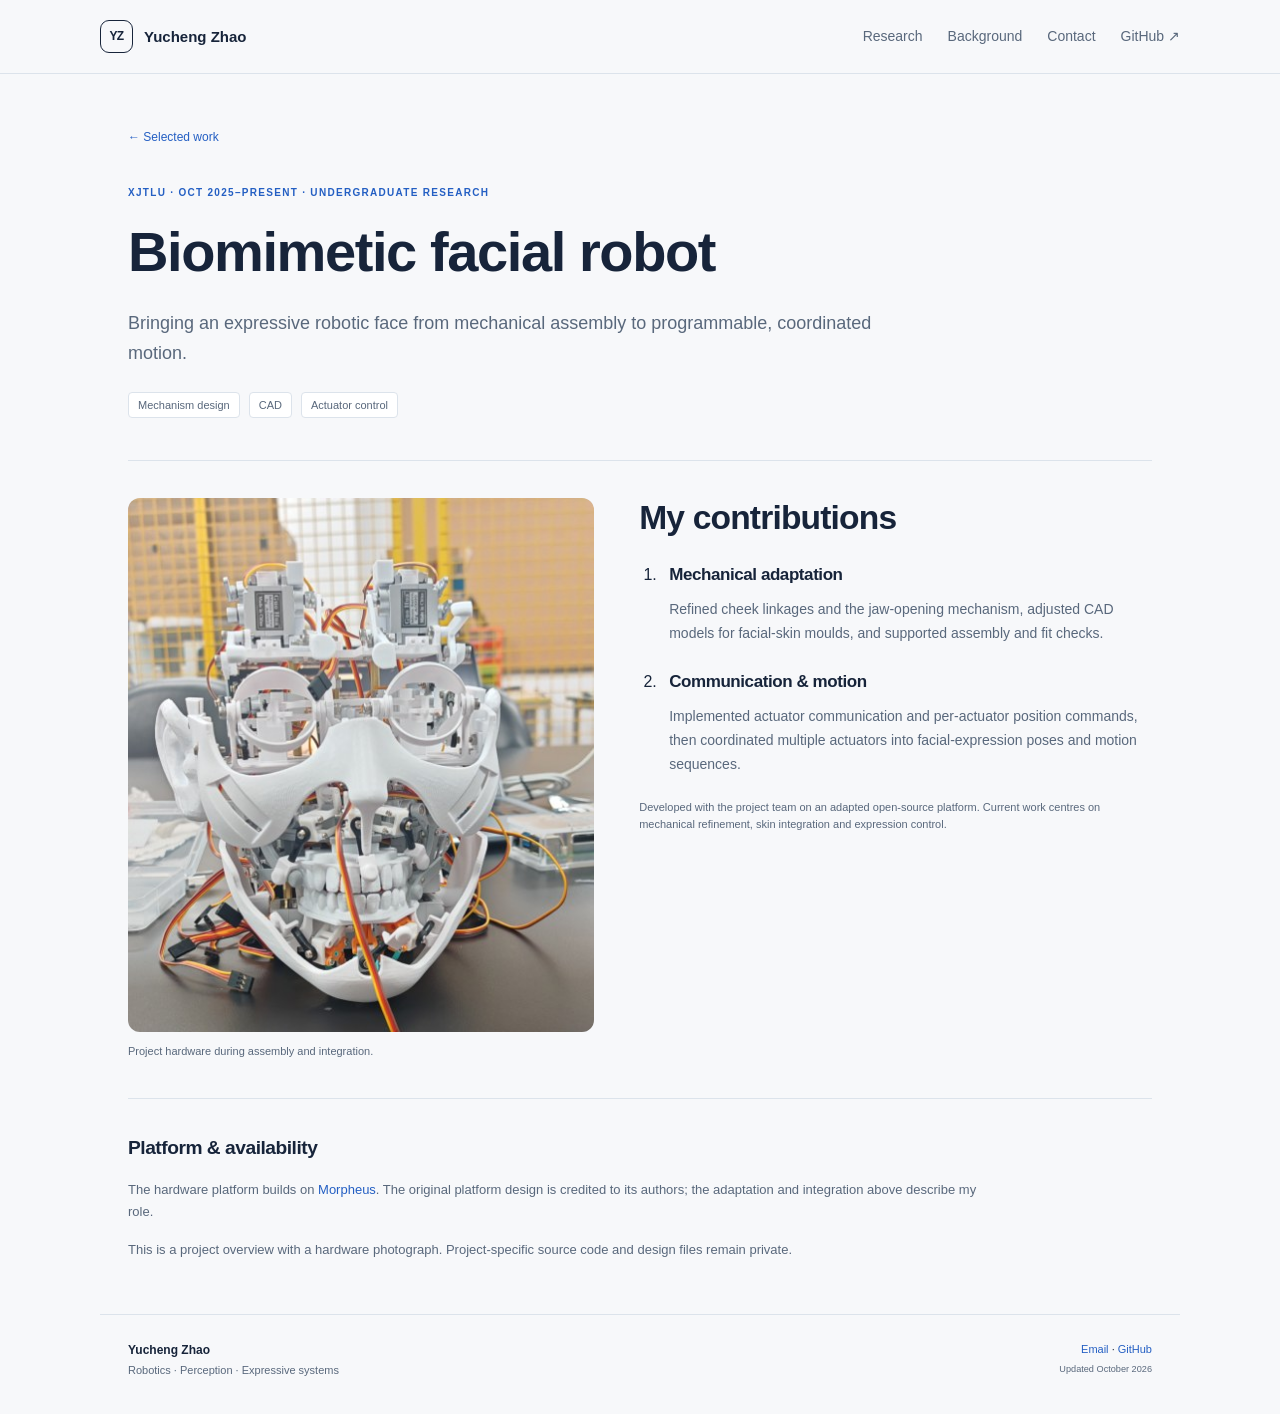
==== projects/biomimetic-face.html @ 05f6f00e "Publish research portfolio with selected video demonstrations" ====
<!doctype html>
<html lang="en"><head><meta charset="utf-8"><meta name="viewport" content="width=device-width,initial-scale=1">
<title>Biomimetic Facial Robot | Yucheng Zhao</title><meta name="description" content="Mechanical adaptation, skin-mould CAD and actuator communication for a biomimetic facial robot.">
<meta name="theme-color" content="#f7f8fa"><link rel="canonical" href="https://zyc-chenli.github.io/projects/biomimetic-face.html">
<meta property="og:title" content="Biomimetic Facial Robot | Yucheng Zhao"><meta property="og:description" content="Mechanical adaptation, skin-mould CAD and actuator communication for a biomimetic facial robot."><meta property="og:type" content="website"><meta property="og:url" content="https://zyc-chenli.github.io/projects/biomimetic-face.html">
<link rel="icon" href="../assets/favicon.svg" type="image/svg+xml"><link rel="stylesheet" href="../assets/style.css"><script src="../assets/site.js" defer></script></head>
<body><a class="skip-link" href="#main">Skip to content</a><header class="site-header"><div class="nav-wrap"><a class="brand" href="../" aria-label="Yucheng Zhao home"><span class="monogram">YZ</span> Yucheng Zhao</a><nav aria-label="Main navigation"><a href="../#research">Research</a><a href="../#background">Background</a><a href="../#contact">Contact</a><a href="https://github.com/zyc-chenli">GitHub <span aria-hidden="true">↗</span></a></nav></div></header><main id="main">
<div class="project-header"><a class="back-link" href="../#research">← Selected work</a><p class="eyebrow">XJTLU · Oct 2025–present · Undergraduate research</p><h1>Biomimetic facial robot</h1><p class="lead">Bringing an expressive robotic face from mechanical assembly to programmable, coordinated motion.</p><div class="tags"><span>Mechanism design</span><span>CAD</span><span>Actuator control</span></div></div>
<section class="section compact robot-detail"><figure><img src="../assets/media/facial-robot.jpg" alt="Our assembled biomimetic robot head with visible cheek, jaw and eye mechanisms"><figcaption>Project hardware during assembly and integration.</figcaption></figure><div><h2>My contributions</h2><ol class="numbered-contributions"><li><h3>Mechanical adaptation</h3><p>Refined cheek linkages and the jaw-opening mechanism, adjusted CAD models for facial-skin moulds, and supported assembly and fit checks.</p></li><li><h3>Communication & motion</h3><p>Implemented actuator communication and per-actuator position commands, then coordinated multiple actuators into facial-expression poses and motion sequences.</p></li></ol><p class="fine-print">Developed with the project team on an adapted open-source platform. Current work centres on mechanical refinement, skin integration and expression control.</p></div></section>
<section class="section compact acknowledgements"><h2>Platform & availability</h2><p>The hardware platform builds on <a href="https://github.com/ZZongzheng0918/Morpheus-Hardware">Morpheus</a>. The original platform design is credited to its authors; the adaptation and integration above describe my role.</p><p>This is a project overview with a hardware photograph. Project-specific source code and design files remain private.</p></section>
</main><footer><div><strong>Yucheng Zhao</strong><span>Robotics · Perception · Expressive systems</span></div><p><a href="mailto:Yucheng.Zhao23@student.xjtlu.edu.cn">Email</a> · <a href="https://github.com/zyc-chenli">GitHub</a><br><small>Updated October 2026</small></p></footer></body></html>
---- assets/style.css ----
:root{--ink:#17243a;--muted:#59687c;--accent:#245fc3;--line:#dce3eb;--bg:#f7f8fa;--card:#fff;--radius:18px}*{box-sizing:border-box}html{scroll-behavior:smooth;scroll-padding-top:95px}body{margin:0;background:var(--bg);color:var(--ink);font:16px/1.7 -apple-system,BlinkMacSystemFont,"Segoe UI",sans-serif}a{color:var(--accent);text-decoration:none}a:hover{text-decoration:underline}img{max-width:100%;height:auto;display:block}button,a,summary{touch-action:manipulation}a:focus-visible,summary:focus-visible,video:focus-visible{outline:3px solid #e7a62b;outline-offset:5px}h1,h2,h3,p{margin-top:0}h1,h2,h3{line-height:1.2;letter-spacing:-.025em}h1{font-size:clamp(2.6rem,5vw,4.1rem);margin-bottom:22px}h2{font-size:clamp(1.6rem,3vw,2.1rem);margin-bottom:20px}h3{font-size:1.24rem;margin-bottom:13px}p{margin-bottom:16px}.site-header{position:sticky;top:0;z-index:10;background:rgba(247,248,250,.97);border-bottom:1px solid var(--line)}.nav-wrap{max-width:1136px;margin:auto;padding:20px 28px;display:flex;justify-content:space-between;align-items:center;gap:25px}.brand{display:flex;gap:11px;align-items:center;color:var(--ink);font-weight:650;font-size:15px}.monogram{display:grid;place-items:center;width:33px;height:33px;border:1px solid var(--ink);border-radius:9px;font-size:12px;letter-spacing:-.05em}nav{display:flex;gap:25px;font-size:14px}nav a{color:var(--muted)}main,footer{max-width:1080px;margin:0 auto}main{padding:0 28px}section{scroll-margin-top:95px}.hero{max-width:850px;padding:78px 0 55px}.eyebrow{text-transform:uppercase;letter-spacing:.13em;font-size:11px;font-weight:750;color:var(--accent);margin-bottom:17px}.hero h1{margin-bottom:20px}.hero-line{font-size:clamp(1.6rem,3.2vw,2.2rem);line-height:1.35;letter-spacing:-.035em;font-weight:550;margin-bottom:22px}.intro{max-width:710px;font-size:17px;color:var(--muted)}.actions{display:flex;gap:12px;flex-wrap:wrap;margin:27px 0}.button{display:inline-flex;align-items:center;justify-content:center;gap:15px;border:1px solid var(--line);border-radius:8px;padding:10px 17px;font-size:14px;font-weight:600;color:var(--ink);background:#fff}.button:hover{border-color:var(--accent);text-decoration:none}.button.primary{background:var(--ink);border-color:var(--ink);color:#fff}.button.primary:hover{background:var(--accent);border-color:var(--accent)}.interest-line{display:flex;flex-wrap:wrap;gap:9px 24px;font-size:12px;color:var(--muted);margin-top:28px}.interest-line span:before{content:"";display:inline-block;width:5px;height:5px;background:var(--accent);border-radius:50%;margin-right:9px;vertical-align:middle}.section{padding:48px 0;border-top:1px solid var(--line)}.section-heading{display:flex;justify-content:space-between;align-items:end;gap:25px;margin-bottom:25px}.section-heading h2{margin-bottom:0}.section-heading .eyebrow{margin-bottom:12px}.section-heading>p{max-width:270px;margin-bottom:2px;font-size:13px;color:var(--muted)}.project-card{border:1px solid var(--line);border-radius:var(--radius);background:var(--card);overflow:hidden}.feature{display:grid;grid-template-columns:1fr 1.12fr}.feature-visual{position:relative;display:flex;align-items:center;background:#e4e9ee;min-height:330px;padding:25px 0}.feature-visual img{width:100%;height:auto}.visual-label{position:absolute;bottom:15px;left:17px;right:17px;color:#fff;background:rgba(19,35,55,.86);border:1px solid #ffffff20;border-radius:6px;padding:7px 11px;font-size:11px;display:flex;justify-content:space-between;line-height:1.6}.feature-copy{padding:28px 29px}.project-meta{font-size:11px;color:var(--muted);line-height:2;margin-bottom:13px}.tag{display:inline-block;font-size:9px;line-height:1.6;letter-spacing:.035em;background:#edf2fa;color:#315c93;padding:2px 7px;border-radius:4px;margin-left:7px;white-space:nowrap}.tag.open{background:#eaf4ee;color:#316d4d}.feature-copy h3{font-size:1.55rem}.project-card h3 a{color:var(--ink)}.feature-copy p:not(.project-meta):not(.fine-print),.card-copy p:not(.project-meta){font-size:14px;line-height:1.65}.contribution{color:var(--muted)}.metric-row{display:flex;gap:35px;margin:22px 0 9px}.metric-row strong{display:block;font-size:1.5rem;line-height:1.3;letter-spacing:-.04em}.metric-row span{display:block;font-size:10px;color:var(--muted)}.fine-print{font-size:11px;color:var(--muted);line-height:1.6}.text-link{font-size:13px;font-weight:650;display:inline-block}.project-grid{display:grid;grid-template-columns:1fr 1fr;gap:25px;margin-top:25px}.card-image{display:flex;align-items:center;justify-content:center;position:relative;height:260px;background:#e9edf1;overflow:hidden}.card-image img{width:100%;height:100%;object-fit:contain}.card-image.hand{background:#d9dde0}.card-copy{padding:24px 27px}.coursework{margin-top:27px;display:grid;grid-template-columns:205px 1fr;gap:28px;align-items:center;padding:24px;border:1px solid var(--line);border-radius:var(--radius)}.coursework img{width:205px;max-height:170px;object-fit:contain;border-radius:6px}.coursework .eyebrow{margin-bottom:9px;font-size:9px}.coursework h3{font-size:1.05rem}.coursework p{font-size:13px}.coursework .fine-print{margin-bottom:0;font-size:11px}.background{display:grid;grid-template-columns:1fr 1.2fr;gap:60px;padding:58px 0}.background>div>p:not(.eyebrow){color:var(--muted);font-size:14px;max-width:360px}.background-details>div+div{border-top:1px solid var(--line);padding-top:21px;margin-top:21px}.background-details h3{font-size:11px;text-transform:uppercase;letter-spacing:.1em;color:var(--accent);margin-bottom:10px}.background-details p,.background-details strong{font-size:13px}.background-details p{margin-bottom:0}.background-details .fine-print{margin-top:10px;font-size:11px}.contact{padding:53px 0 62px}.contact h2{font-size:2.1rem}.contact>p:not(.eyebrow){font-size:14px;color:var(--muted)}.email-link{font-size:clamp(.93rem,2vw,1.3rem);word-break:break-word;font-weight:550}.contact>p:last-child{margin-top:16px;margin-bottom:0}footer{display:flex;justify-content:space-between;gap:25px;padding:25px 28px 35px;border-top:1px solid var(--line);font-size:12px}footer strong,footer span{display:block}footer span{font-size:11px;color:var(--muted)}footer p{text-align:right;margin:0;font-size:11px}footer small{color:var(--muted)}.skip-link{position:absolute;left:-10000px;top:8px;z-index:50;background:#fff;padding:10px}.skip-link:focus{left:10px}.project-header{padding:48px 0 42px;max-width:890px}.back-link{display:inline-block;font-size:12px;margin-bottom:37px}.project-header h1{font-size:clamp(2.3rem,4.5vw,3.5rem)}.project-header .eyebrow{font-size:10px}.lead{color:var(--muted);font-size:18px;max-width:760px}.tags{display:flex;gap:9px;flex-wrap:wrap;margin-top:23px}.tags span{border:1px solid var(--line);background:#fff;color:var(--muted);padding:3px 9px;border-radius:4px;font-size:11px}.compact{padding:37px 0}.three-columns{display:grid;grid-template-columns:repeat(3,1fr);gap:35px}.three-columns p{font-size:14px;color:var(--muted);margin:0}.three-columns h3{font-size:16px}.step{display:block;font-size:11px;color:var(--accent);font-weight:700;margin-bottom:12px}.video-wide,figure{margin:0}video{display:block;width:100%;background:#111;border-radius:9px}figcaption{font-size:11px;color:var(--muted);line-height:1.6;margin:11px 0 0}.video-wide{margin:23px 0}blockquote{margin:22px 0;padding:15px 21px;background:#edf2f9;border-left:3px solid var(--accent);font-size:17px;color:#24486e;border-radius:0 7px 7px 0}.section-intro{color:var(--muted);font-size:14px;max-width:820px}.demo-grid{display:grid;grid-template-columns:1fr 1fr;gap:27px;margin-top:25px}.demo-grid figcaption strong,.demo-grid figcaption span{display:block}.demo-grid figcaption strong{font-size:13px;color:var(--ink);margin-bottom:3px}.stat-grid{display:grid;grid-template-columns:1fr 1fr 1fr;gap:24px;margin:25px 0}.stat-grid>div{padding:24px 17px;background:#edf2f9;border-radius:10px}.stat-grid strong{display:block;font-size:2rem;line-height:1.2;letter-spacing:-.04em}.stat-grid span{display:block;font-size:11px;color:var(--muted);margin-top:9px}.evaluation details{padding:17px 0;border-top:1px solid var(--line);font-size:13px}.evaluation summary{cursor:pointer;font-weight:600;color:var(--accent)}.details-content{padding-top:15px;max-width:900px;color:var(--muted)}.details-content p:last-child{margin:0}.acknowledgements h2{font-size:1.2rem}.acknowledgements p{font-size:13px;color:var(--muted);max-width:860px}.contribution-list{padding-left:21px;max-width:920px}.contribution-list li{padding-left:7px;margin:14px 0;font-size:15px}.hand-demo{display:grid;grid-template-columns:340px 1fr;align-items:center;gap:70px}.hand-demo video{max-height:610px;width:100%;object-fit:contain}.flow-list{list-style:none;counter-reset:steps;padding:0;margin:25px 0}.flow-list li{counter-increment:steps;position:relative;padding:0 0 22px 42px}.flow-list li:before{content:counter(steps);position:absolute;left:0;top:2px;border:1px solid var(--line);border-radius:50%;width:26px;height:26px;text-align:center;line-height:26px;font-size:11px;color:var(--accent)}.flow-list strong,.flow-list span{display:block}.flow-list span{font-size:13px;color:var(--muted);margin-top:4px}.robot-detail{display:grid;grid-template-columns:1fr 1.1fr;gap:45px;align-items:start}.robot-detail img{max-height:560px;width:100%;object-fit:contain;border-radius:12px;background:#e9edf1}.numbered-contributions{padding-left:22px}.numbered-contributions li{padding-left:8px;margin:22px 0}.numbered-contributions h3{font-size:17px}.numbered-contributions p{font-size:14px;color:var(--muted)}@media(max-width:760px){.nav-wrap{padding:16px 20px;gap:10px}nav{gap:15px;font-size:12px}nav a:first-child{display:none}.brand{font-size:13px}.monogram{width:27px;height:27px;font-size:10px}main{padding:0 20px}.hero{padding:51px 0 37px}.intro{font-size:15px}.section{padding:34px 0}.section-heading{display:block}.section-heading>p{max-width:none;margin-top:12px}.feature{grid-template-columns:1fr}.feature-visual{min-height:210px;padding:18px 0}.feature-copy{padding:25px}.project-grid{gap:20px}.card-image{height:215px}.card-copy{padding:20px}.project-grid{grid-template-columns:1fr}.coursework{grid-template-columns:1fr;padding:21px;gap:20px}.coursework img{width:100%;max-height:210px}.background{grid-template-columns:1fr;gap:25px}.background h2 br{display:none}.background>div>p:not(.eyebrow){max-width:none}.email-link{font-size:14px}.contact h2{font-size:1.8rem}footer{padding:24px 20px;font-size:11px}.project-header{padding:32px 0}.back-link{margin-bottom:27px}.lead{font-size:16px}.three-columns{grid-template-columns:1fr;gap:25px}.three-columns .step{float:left;margin-right:12px}.demo-grid{grid-template-columns:1fr;gap:25px}.stat-grid{grid-template-columns:1fr;gap:13px}.stat-grid>div{display:flex;gap:22px;align-items:center;padding:18px}.stat-grid strong{font-size:1.8rem;min-width:95px}.stat-grid span{margin:0}.hand-demo{grid-template-columns:1fr;gap:30px}.hand-demo figure{max-width:330px;margin:auto}.robot-detail{grid-template-columns:1fr;gap:30px}.robot-detail img{max-height:450px}.desktop-break{display:none}}@media(prefers-reduced-motion:reduce){html{scroll-behavior:auto}}@media print{.site-header,.actions,video,.back-link{display:none}main{max-width:none}.section{break-inside:avoid}a{color:inherit}.hero{padding-top:0}}
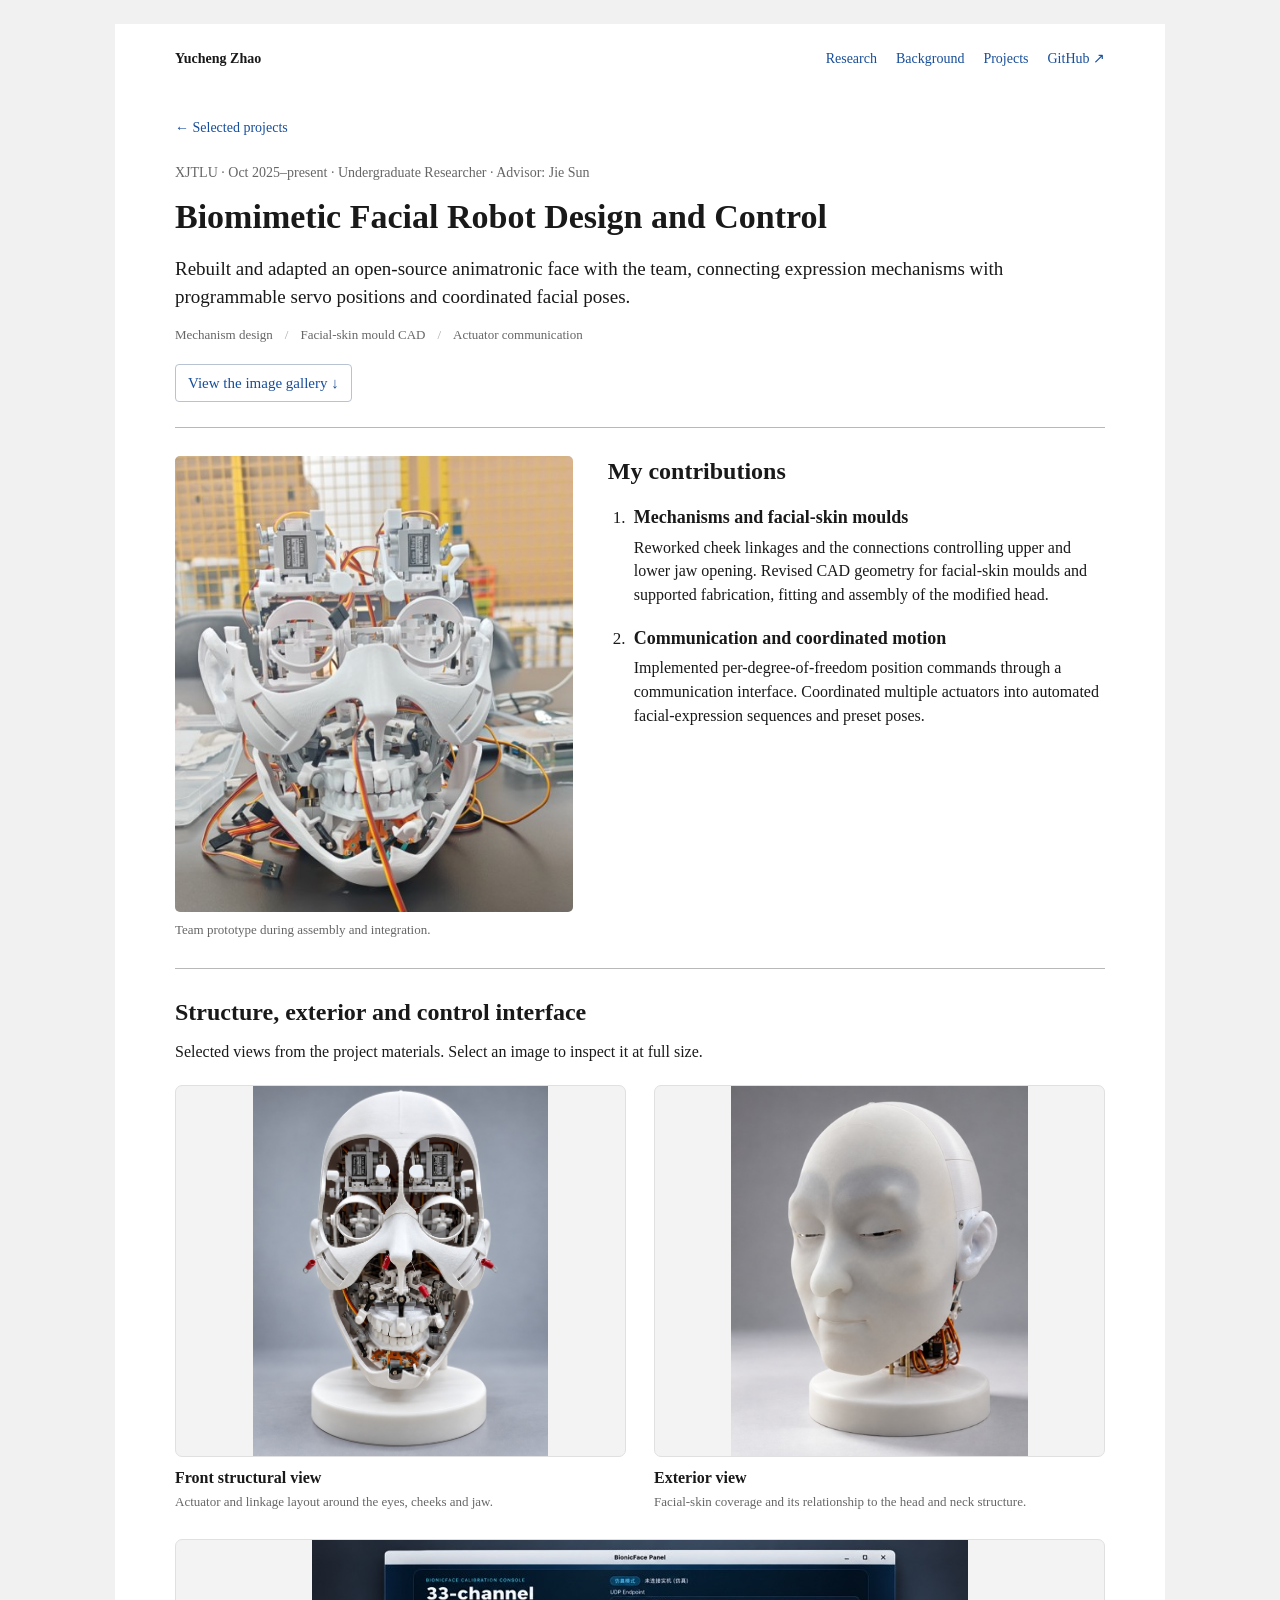
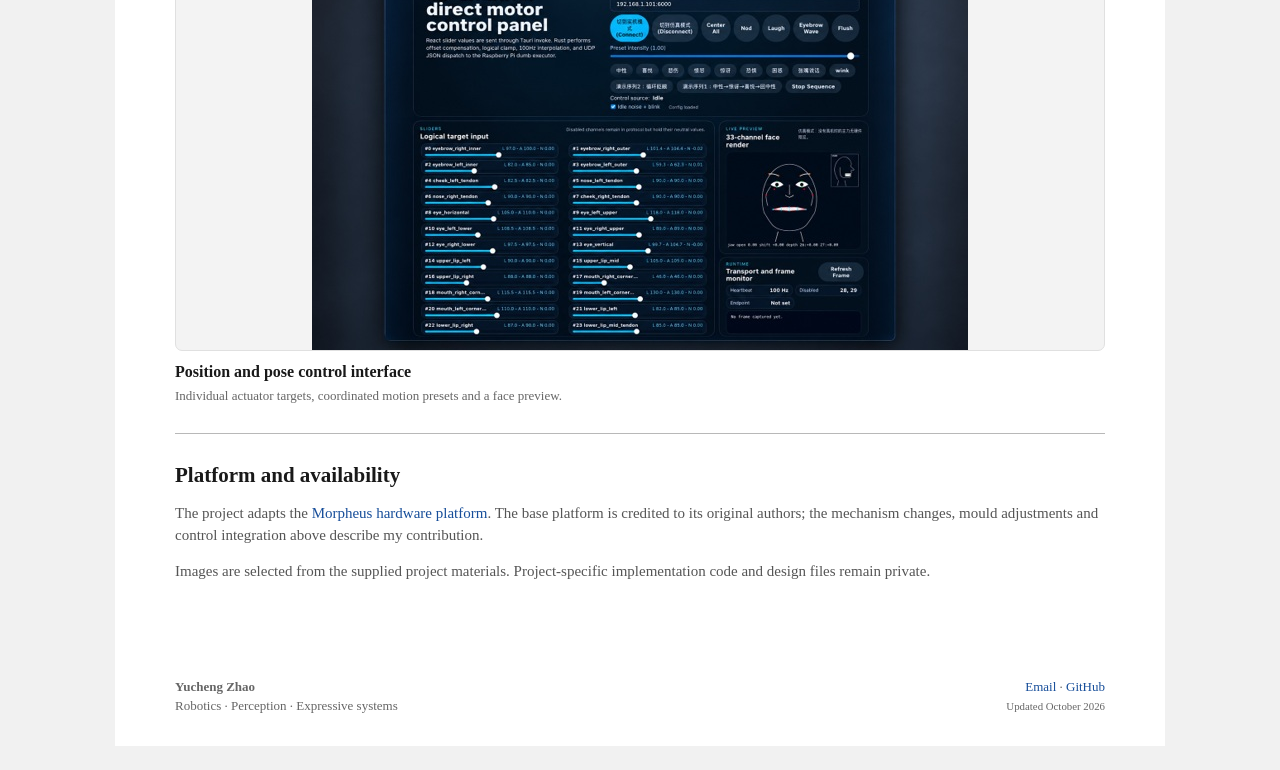
==== commit b7da7ce5: "Sync academic portfolio with updated CV and expand facial robot gallery" ====
--- a/projects/biomimetic-face.html
+++ b/projects/biomimetic-face.html
@@ -1,11 +1,64 @@
 <!doctype html>
-<html lang="en"><head><meta charset="utf-8"><meta name="viewport" content="width=device-width,initial-scale=1">
-<title>Biomimetic Facial Robot | Yucheng Zhao</title><meta name="description" content="Mechanical adaptation, skin-mould CAD and actuator communication for a biomimetic facial robot.">
-<meta name="theme-color" content="#f7f8fa"><link rel="canonical" href="https://zyc-chenli.github.io/projects/biomimetic-face.html">
-<meta property="og:title" content="Biomimetic Facial Robot | Yucheng Zhao"><meta property="og:description" content="Mechanical adaptation, skin-mould CAD and actuator communication for a biomimetic facial robot."><meta property="og:type" content="website"><meta property="og:url" content="https://zyc-chenli.github.io/projects/biomimetic-face.html">
-<link rel="icon" href="../assets/favicon.svg" type="image/svg+xml"><link rel="stylesheet" href="../assets/style.css"><script src="../assets/site.js" defer></script></head>
-<body><a class="skip-link" href="#main">Skip to content</a><header class="site-header"><div class="nav-wrap"><a class="brand" href="../" aria-label="Yucheng Zhao home"><span class="monogram">YZ</span> Yucheng Zhao</a><nav aria-label="Main navigation"><a href="../#research">Research</a><a href="../#background">Background</a><a href="../#contact">Contact</a><a href="https://github.com/zyc-chenli">GitHub <span aria-hidden="true">↗</span></a></nav></div></header><main id="main">
-<div class="project-header"><a class="back-link" href="../#research">← Selected work</a><p class="eyebrow">XJTLU · Oct 2025–present · Undergraduate research</p><h1>Biomimetic facial robot</h1><p class="lead">Bringing an expressive robotic face from mechanical assembly to programmable, coordinated motion.</p><div class="tags"><span>Mechanism design</span><span>CAD</span><span>Actuator control</span></div></div>
-<section class="section compact robot-detail"><figure><img src="../assets/media/facial-robot.jpg" alt="Our assembled biomimetic robot head with visible cheek, jaw and eye mechanisms"><figcaption>Project hardware during assembly and integration.</figcaption></figure><div><h2>My contributions</h2><ol class="numbered-contributions"><li><h3>Mechanical adaptation</h3><p>Refined cheek linkages and the jaw-opening mechanism, adjusted CAD models for facial-skin moulds, and supported assembly and fit checks.</p></li><li><h3>Communication & motion</h3><p>Implemented actuator communication and per-actuator position commands, then coordinated multiple actuators into facial-expression poses and motion sequences.</p></li></ol><p class="fine-print">Developed with the project team on an adapted open-source platform. Current work centres on mechanical refinement, skin integration and expression control.</p></div></section>
-<section class="section compact acknowledgements"><h2>Platform & availability</h2><p>The hardware platform builds on <a href="https://github.com/ZZongzheng0918/Morpheus-Hardware">Morpheus</a>. The original platform design is credited to its authors; the adaptation and integration above describe my role.</p><p>This is a project overview with a hardware photograph. Project-specific source code and design files remain private.</p></section>
-</main><footer><div><strong>Yucheng Zhao</strong><span>Robotics · Perception · Expressive systems</span></div><p><a href="mailto:Yucheng.Zhao23@student.xjtlu.edu.cn">Email</a> · <a href="https://github.com/zyc-chenli">GitHub</a><br><small>Updated October 2026</small></p></footer></body></html>+<html lang="en">
+<head>
+  <meta charset="utf-8">
+  <meta name="viewport" content="width=device-width,initial-scale=1">
+  <title>Biomimetic Facial Robot Design and Control | Yucheng Zhao</title>
+  <meta name="description" content="Cheek and jaw mechanism adaptation, facial-skin mould CAD and coordinated actuator control, with a project image gallery.">
+  <meta name="theme-color" content="#ffffff">
+  <link rel="canonical" href="https://zyc-chenli.github.io/projects/biomimetic-face.html">
+  <meta property="og:title" content="Biomimetic Facial Robot Design and Control | Yucheng Zhao">
+  <meta property="og:description" content="Cheek and jaw mechanism adaptation, facial-skin mould CAD and coordinated actuator control, with a project image gallery.">
+  <meta property="og:type" content="website">
+  <meta property="og:url" content="https://zyc-chenli.github.io/projects/biomimetic-face.html">
+  <link rel="icon" href="../assets/favicon.svg" type="image/svg+xml">
+  <link rel="stylesheet" href="../assets/style.css">
+  <script src="../assets/site.js" defer></script>
+</head>
+<body>
+  <a class="skip-link" href="#main">Skip to content</a>
+  <header class="site-header"><div class="nav-wrap">
+    <a class="brand" href="../" aria-label="Yucheng Zhao home">Yucheng Zhao</a>
+    <nav aria-label="Main navigation"><a href="../#research">Research</a><a href="../#background">Background</a><a href="../#projects">Projects</a><a href="https://github.com/zyc-chenli">GitHub ↗</a></nav>
+  </div></header>
+  <main id="main">
+    <div class="project-header">
+      <a class="back-link" href="../#research">← Selected projects</a>
+      <p class="eyebrow">XJTLU · Oct 2025–present · Undergraduate Researcher · Advisor: Jie Sun</p>
+      <h1>Biomimetic Facial Robot Design and Control</h1>
+      <p class="lead">Rebuilt and adapted an open-source animatronic face with the team, connecting expression mechanisms with programmable servo positions and coordinated facial poses.</p>
+      <div class="tags"><span>Mechanism design</span><span>Facial-skin mould CAD</span><span>Actuator communication</span></div>
+      <div class="actions"><a class="button" href="#gallery">View the image gallery ↓</a></div>
+    </div>
+    <section class="section compact robot-detail">
+      <figure><a href="../assets/media/facial-robot.jpg" data-lightbox aria-label="Enlarge the prototype assembly photograph"><img src="../assets/media/facial-robot.jpg" alt="Project prototype on the lab bench, with its cheek, eye and jaw mechanisms exposed" width="468" height="536"></a><figcaption>Team prototype during assembly and integration.</figcaption></figure>
+      <div>
+        <h2>My contributions</h2>
+        <ol class="numbered-contributions">
+          <li><h3>Mechanisms and facial-skin moulds</h3><p>Reworked cheek linkages and the connections controlling upper and lower jaw opening. Revised CAD geometry for facial-skin moulds and supported fabrication, fitting and assembly of the modified head.</p></li>
+          <li><h3>Communication and coordinated motion</h3><p>Implemented per-degree-of-freedom position commands through a communication interface. Coordinated multiple actuators into automated facial-expression sequences and preset poses.</p></li>
+        </ol>
+      </div>
+    </section>
+    <section id="gallery" class="section compact">
+      <h2>Structure, exterior and control interface</h2>
+      <p class="section-intro">Selected views from the project materials. Select an image to inspect it at full size.</p>
+      <div class="robot-gallery">
+        <figure><a href="../assets/media/facial-robot-structure.jpg" data-lightbox aria-label="Enlarge the front structural view"><img src="../assets/media/facial-robot-structure.jpg" alt="Front structural view of the animatronic head, showing eye actuators, cheek linkages and the jaw assembly" width="615" height="769" loading="lazy"></a><figcaption><strong>Front structural view</strong><span>Actuator and linkage layout around the eyes, cheeks and jaw.</span></figcaption></figure>
+        <figure><a href="../assets/media/facial-robot-exterior.jpg" data-lightbox aria-label="Enlarge the exterior view"><img src="../assets/media/facial-robot-exterior.jpg" alt="Exterior view of the robot head with facial-skin coverage and a visible neck assembly" width="397" height="495" loading="lazy"></a><figcaption><strong>Exterior view</strong><span>Facial-skin coverage and its relationship to the head and neck structure.</span></figcaption></figure>
+        <figure class="gallery-wide"><a href="../assets/media/facial-robot-control-panel.jpg" data-lightbox aria-label="Enlarge the motor control interface"><img src="../assets/media/facial-robot-control-panel.jpg" alt="BionicFace control interface with individual motor-position targets, predefined poses and a face preview" width="656" height="410" loading="lazy"></a><figcaption><strong>Position and pose control interface</strong><span>Individual actuator targets, coordinated motion presets and a face preview.</span></figcaption></figure>
+      </div>
+    </section>
+    <section class="section compact acknowledgements">
+      <h2>Platform and availability</h2>
+      <p>The project adapts the <a href="https://github.com/ZZongzheng0918/Morpheus-Hardware">Morpheus hardware platform</a>. The base platform is credited to its original authors; the mechanism changes, mould adjustments and control integration above describe my contribution.</p>
+      <p>Images are selected from the supplied project materials. Project-specific implementation code and design files remain private.</p>
+    </section>
+  </main>
+  <footer><div><strong>Yucheng Zhao</strong><span>Robotics · Perception · Expressive systems</span></div><p><a href="mailto:Yucheng.Zhao23@student.xjtlu.edu.cn">Email</a> · <a href="https://github.com/zyc-chenli">GitHub</a><br><small>Updated October 2026</small></p></footer>
+  <dialog id="image-viewer" aria-label="Project image viewer">
+    <button class="viewer-close" type="button" aria-label="Close image viewer">Close ×</button>
+    <figure><img class="viewer-image" alt=""><figcaption class="viewer-caption"></figcaption></figure>
+  </dialog>
+</body>
+</html>
--- a/assets/style.css
+++ b/assets/style.css
@@ -1,2 +1,185 @@
+:root{--ink:#191919;--muted:#666;--accent:#174e9a;--line:#b8b8b8;--bg:#f1f1f1}
+*{box-sizing:border-box}
+html{scroll-behavior:smooth;scroll-padding-top:24px}
+body{margin:0;background:var(--bg);color:var(--ink);font:17px/1.48 Georgia,"Times New Roman",serif}
+a{color:var(--accent);text-decoration:none}
+a:hover{text-decoration:underline}
+a:focus-visible,summary:focus-visible,video:focus-visible{outline:2px solid #225ca0;outline-offset:4px}
+img{max-width:100%;height:auto;display:block}
+h1,h2,h3,p{margin-top:0}
+h1,h2,h3{line-height:1.25}
+h1{font-size:32px;margin-bottom:20px}
+h2{font-size:24px;margin-bottom:13px}
+h3{font-size:18px;margin-bottom:7px}
+p{margin-bottom:14px}
+main{max-width:1050px;margin:24px auto;background:#fff;padding:48px 60px}
+.skip-link{position:absolute;left:-10000px;top:8px;z-index:20;background:#fff;padding:8px}
+.skip-link:focus{left:12px}
+.academic-header{display:flex;justify-content:space-between;align-items:center;gap:50px;margin:0 0 42px}
+.academic-intro h1{font-size:32px;margin-bottom:20px}
+.academic-intro p{margin-bottom:15px}
+.profile-links{font-size:16px}
+.portrait{width:200px;height:200px;object-fit:cover;border-radius:15px;flex-shrink:0}
+.academic-section{margin-top:34px;scroll-margin-top:25px}
+.academic-section>h2{border-bottom:1px solid var(--line);padding-bottom:4px;margin-bottom:14px}
+.biography p{margin-bottom:12px}
+.year{font-size:20px;margin:22px 0 17px}
+.project-row{display:grid;grid-template-columns:165px minmax(0,1fr);gap:24px;align-items:start;margin:0 0 27px}
+.project-thumb{display:flex;width:165px;height:128px;align-items:center;justify-content:center;background:#f2f2f2;border-radius:7px;overflow:hidden;border:1px solid #e1e1e1}
+.project-thumb img{width:100%;height:100%;object-fit:contain}
+.talking-thumb{background:#dce2dd}
+.talking-thumb img{height:auto}
+.face-thumb img{object-fit:cover;object-position:center 48%}
+.hand-thumb{background:#e4e5e5}
+.hand-thumb img{width:auto;max-width:100%}
+.soil-thumb img{object-fit:cover}
+.project-info h3{font-size:18px;margin-bottom:5px;font-weight:bold}
+.project-info h3 a{color:#101010}
+.project-info h3 a:hover{color:var(--accent)}
+.project-info p{font-size:16px;line-height:1.42;margin-bottom:7px}
+.project-info .project-context{font-size:14px;color:var(--muted);margin-bottom:8px}
+.project-info .project-links{margin-top:8px;margin-bottom:0}
+.compact-row{margin-bottom:21px}
+.study-notes{font-size:16px}
+.academic-footer{display:flex;justify-content:space-between;gap:20px;margin-top:34px;padding-top:15px;border-top:1px solid #ddd;font-size:13px;color:var(--muted)}
+.academic-footer p{margin:0}
+/* Research detail pages use the same quiet typography and spacing. */
+.site-header{max-width:1050px;margin:24px auto -24px;background:#fff}
+.nav-wrap{display:flex;justify-content:space-between;align-items:center;padding:25px 60px 0;gap:20px;font-size:14px}
+.brand{color:var(--ink);font-weight:bold}
+.monogram{display:none}
+nav{display:flex;gap:19px}
+body:not(.home) main{padding-top:29px;margin-bottom:0}
+.project-header{padding:15px 0 25px}
+.back-link{display:inline-block;font-size:14px;margin-bottom:25px}
+.eyebrow{font-size:14px;color:var(--muted);margin-bottom:12px}
+.project-header h1{font-size:34px;margin-bottom:16px}
+.project-header h1 br{display:none}
+.lead{font-size:19px;max-width:850px;line-height:1.48}
+.tags{display:flex;gap:12px;flex-wrap:wrap;font-size:13px;color:var(--muted)}
+.tags span+span:before{content:"/";margin-right:12px;color:#aaa}
+.section{padding:28px 0;border-top:1px solid var(--line);scroll-margin-top:25px}
+.section-heading h2{margin-bottom:20px}
+.three-columns{display:grid;grid-template-columns:repeat(3,1fr);gap:25px}
+.three-columns p{font-size:16px;margin:0}
+.step{font-size:12px;color:var(--muted);display:block;margin-bottom:8px}
+.three-columns h3{font-size:18px}
+.video-wide,figure{margin:0}
+video{display:block;width:100%;background:#111;border-radius:5px}
+figcaption{font-size:13px;color:var(--muted);line-height:1.45;margin:9px 0 0}
+.video-wide{margin:19px 0}
+blockquote{margin:18px 0;padding:10px 17px;border-left:2px solid #9bacc0;color:#31465f;font-style:italic}
+.section-intro{font-size:16px}
+.demo-grid{display:grid;grid-template-columns:1fr 1fr;gap:23px;margin-top:21px}
+.demo-grid figcaption strong,.demo-grid figcaption span{display:block}
+.demo-grid figcaption strong{color:var(--ink);font-size:15px}
+.stat-grid{display:grid;grid-template-columns:repeat(3,1fr);gap:20px;margin:22px 0}
+.stat-grid>div{padding:17px 0;border-top:2px solid #4e6581}
+.stat-grid strong{display:block;font-size:29px;line-height:1.25}
+.stat-grid span{display:block;font-size:13px;color:var(--muted);margin-top:7px}
+.evaluation details{padding:14px 0;border-top:1px solid #ddd;font-size:15px}
+.evaluation summary{cursor:pointer;color:var(--accent)}
+.details-content{padding-top:14px;color:#555}
+.details-content p:last-child{margin:0}
+.acknowledgements h2{font-size:21px}
+.acknowledgements p{font-size:15px;color:#555}
+.actions{display:flex;gap:17px;flex-wrap:wrap;margin:20px 0 0}
+.button{font-size:15px;padding:7px 12px;border:1px solid #b7c3d0;border-radius:4px}
+.text-link{font-size:15px}
+.contribution-list{padding-left:20px}
+.contribution-list li{padding-left:3px;margin:12px 0;font-size:16px}
+.hand-demo{display:grid;grid-template-columns:285px 1fr;align-items:center;gap:48px}
+.hand-demo video{max-height:510px;object-fit:contain}
+.flow-list{padding-left:22px;margin:22px 0}
+.flow-list li{padding-left:5px;margin-bottom:17px}
+.flow-list strong,.flow-list span{display:block}
+.flow-list span{font-size:15px;color:#555}
+.fine-print{font-size:13px;color:var(--muted)}
+.robot-detail{display:grid;grid-template-columns:1fr 1.25fr;gap:35px;align-items:start}
+.robot-detail img{max-height:480px;width:100%;object-fit:contain;border-radius:5px;background:#f2f2f2}
+.numbered-contributions{padding-left:22px}
+.numbered-contributions li{padding-left:4px;margin:19px 0}
+.numbered-contributions h3{font-size:18px}
+.numbered-contributions p{font-size:16px}
+body:not(.home)>footer{max-width:1050px;margin:0 auto 24px;background:#fff;padding:5px 60px 30px;display:flex;justify-content:space-between;gap:20px;font-size:13px;color:var(--muted)}
+body:not(.home)>footer strong,body:not(.home)>footer span{display:block}
+body:not(.home)>footer p{margin:0;text-align:right}
+@media(max-width:700px){
+  body{font-size:16px;background:#fff}
+  main{margin:0;padding:30px 22px}
+  .academic-header{gap:20px;align-items:flex-start;margin-bottom:27px}
+  .academic-intro h1{font-size:28px;margin-bottom:13px}
+  .academic-intro p{font-size:14px;line-height:1.45}
+  .portrait{width:112px;height:112px;border-radius:9px;margin-top:3px}
+  .academic-section{margin-top:27px}
+  .academic-section>h2{font-size:22px}
+  .project-row{grid-template-columns:120px minmax(0,1fr);gap:17px;margin-bottom:24px}
+  .project-thumb{width:120px;height:108px}
+  .project-info h3{font-size:17px}
+  .project-info p{font-size:15px}
+  .project-info .project-context{font-size:13px}
+  .study-notes{font-size:15px}
+  .academic-footer{font-size:12px}
+  .site-header{margin:0;background:#fff}
+  .nav-wrap{padding:22px 22px 0;font-size:13px;gap:10px}
+  nav{gap:13px}
+  nav a:nth-child(2){display:none}
+  body:not(.home) main{padding-top:22px}
+  .project-header h1{font-size:29px}
+  .lead{font-size:18px}
+  .section{padding:24px 0}
+  .three-columns{grid-template-columns:1fr;gap:20px}
+  .three-columns .step{float:left;margin:3px 12px 0 0}
+  .demo-grid{grid-template-columns:1fr}
+  .stat-grid{grid-template-columns:1fr;gap:8px}
+  .stat-grid>div{display:flex;gap:20px;align-items:center}
+  .stat-grid strong{min-width:92px;font-size:27px}
+  .stat-grid span{margin:0}
+  .hand-demo{grid-template-columns:1fr;gap:27px}
+  .hand-demo figure{max-width:285px;margin:auto}
+  .robot-detail{grid-template-columns:1fr;gap:25px}
+  .robot-detail img{max-height:410px}
+  body:not(.home)>footer{margin:0;padding:5px 22px 26px}
+}
+@media(max-width:430px){
+  .academic-header{display:block;position:relative;min-height:112px}
+  .academic-intro{padding-top:2px}
+  .academic-intro h1{max-width:calc(100% - 104px);font-size:27px;min-height:80px;margin-bottom:12px}
+  .portrait{position:absolute;right:0;top:0;width:92px;height:92px}
+  .academic-intro p{font-size:15px}
+  .project-row{grid-template-columns:1fr;gap:12px}
+  .project-thumb{width:160px;height:113px}
+  .project-info h3{font-size:18px}
+  .academic-footer{display:block}
+  .academic-footer p+p{margin-top:8px}
+}
+@media(prefers-reduced-motion:reduce){html{scroll-behavior:auto}}
+@media print{body{background:#fff}main{padding:0;margin:0;max-width:none}.site-header,.actions,video,.back-link{display:none}.project-row{break-inside:avoid}a{color:inherit}.academic-footer{margin-top:20px}}
 
-:root{--ink:#17243a;--muted:#59687c;--accent:#245fc3;--line:#dce3eb;--bg:#f7f8fa;--card:#fff;--radius:18px}*{box-sizing:border-box}html{scroll-behavior:smooth;scroll-padding-top:95px}body{margin:0;background:var(--bg);color:var(--ink);font:16px/1.7 -apple-system,BlinkMacSystemFont,"Segoe UI",sans-serif}a{color:var(--accent);text-decoration:none}a:hover{text-decoration:underline}img{max-width:100%;height:auto;display:block}button,a,summary{touch-action:manipulation}a:focus-visible,summary:focus-visible,video:focus-visible{outline:3px solid #e7a62b;outline-offset:5px}h1,h2,h3,p{margin-top:0}h1,h2,h3{line-height:1.2;letter-spacing:-.025em}h1{font-size:clamp(2.6rem,5vw,4.1rem);margin-bottom:22px}h2{font-size:clamp(1.6rem,3vw,2.1rem);margin-bottom:20px}h3{font-size:1.24rem;margin-bottom:13px}p{margin-bottom:16px}.site-header{position:sticky;top:0;z-index:10;background:rgba(247,248,250,.97);border-bottom:1px solid var(--line)}.nav-wrap{max-width:1136px;margin:auto;padding:20px 28px;display:flex;justify-content:space-between;align-items:center;gap:25px}.brand{display:flex;gap:11px;align-items:center;color:var(--ink);font-weight:650;font-size:15px}.monogram{display:grid;place-items:center;width:33px;height:33px;border:1px solid var(--ink);border-radius:9px;font-size:12px;letter-spacing:-.05em}nav{display:flex;gap:25px;font-size:14px}nav a{color:var(--muted)}main,footer{max-width:1080px;margin:0 auto}main{padding:0 28px}section{scroll-margin-top:95px}.hero{max-width:850px;padding:78px 0 55px}.eyebrow{text-transform:uppercase;letter-spacing:.13em;font-size:11px;font-weight:750;color:var(--accent);margin-bottom:17px}.hero h1{margin-bottom:20px}.hero-line{font-size:clamp(1.6rem,3.2vw,2.2rem);line-height:1.35;letter-spacing:-.035em;font-weight:550;margin-bottom:22px}.intro{max-width:710px;font-size:17px;color:var(--muted)}.actions{display:flex;gap:12px;flex-wrap:wrap;margin:27px 0}.button{display:inline-flex;align-items:center;justify-content:center;gap:15px;border:1px solid var(--line);border-radius:8px;padding:10px 17px;font-size:14px;font-weight:600;color:var(--ink);background:#fff}.button:hover{border-color:var(--accent);text-decoration:none}.button.primary{background:var(--ink);border-color:var(--ink);color:#fff}.button.primary:hover{background:var(--accent);border-color:var(--accent)}.interest-line{display:flex;flex-wrap:wrap;gap:9px 24px;font-size:12px;color:var(--muted);margin-top:28px}.interest-line span:before{content:"";display:inline-block;width:5px;height:5px;background:var(--accent);border-radius:50%;margin-right:9px;vertical-align:middle}.section{padding:48px 0;border-top:1px solid var(--line)}.section-heading{display:flex;justify-content:space-between;align-items:end;gap:25px;margin-bottom:25px}.section-heading h2{margin-bottom:0}.section-heading .eyebrow{margin-bottom:12px}.section-heading>p{max-width:270px;margin-bottom:2px;font-size:13px;color:var(--muted)}.project-card{border:1px solid var(--line);border-radius:var(--radius);background:var(--card);overflow:hidden}.feature{display:grid;grid-template-columns:1fr 1.12fr}.feature-visual{position:relative;display:flex;align-items:center;background:#e4e9ee;min-height:330px;padding:25px 0}.feature-visual img{width:100%;height:auto}.visual-label{position:absolute;bottom:15px;left:17px;right:17px;color:#fff;background:rgba(19,35,55,.86);border:1px solid #ffffff20;border-radius:6px;padding:7px 11px;font-size:11px;display:flex;justify-content:space-between;line-height:1.6}.feature-copy{padding:28px 29px}.project-meta{font-size:11px;color:var(--muted);line-height:2;margin-bottom:13px}.tag{display:inline-block;font-size:9px;line-height:1.6;letter-spacing:.035em;background:#edf2fa;color:#315c93;padding:2px 7px;border-radius:4px;margin-left:7px;white-space:nowrap}.tag.open{background:#eaf4ee;color:#316d4d}.feature-copy h3{font-size:1.55rem}.project-card h3 a{color:var(--ink)}.feature-copy p:not(.project-meta):not(.fine-print),.card-copy p:not(.project-meta){font-size:14px;line-height:1.65}.contribution{color:var(--muted)}.metric-row{display:flex;gap:35px;margin:22px 0 9px}.metric-row strong{display:block;font-size:1.5rem;line-height:1.3;letter-spacing:-.04em}.metric-row span{display:block;font-size:10px;color:var(--muted)}.fine-print{font-size:11px;color:var(--muted);line-height:1.6}.text-link{font-size:13px;font-weight:650;display:inline-block}.project-grid{display:grid;grid-template-columns:1fr 1fr;gap:25px;margin-top:25px}.card-image{display:flex;align-items:center;justify-content:center;position:relative;height:260px;background:#e9edf1;overflow:hidden}.card-image img{width:100%;height:100%;object-fit:contain}.card-image.hand{background:#d9dde0}.card-copy{padding:24px 27px}.coursework{margin-top:27px;display:grid;grid-template-columns:205px 1fr;gap:28px;align-items:center;padding:24px;border:1px solid var(--line);border-radius:var(--radius)}.coursework img{width:205px;max-height:170px;object-fit:contain;border-radius:6px}.coursework .eyebrow{margin-bottom:9px;font-size:9px}.coursework h3{font-size:1.05rem}.coursework p{font-size:13px}.coursework .fine-print{margin-bottom:0;font-size:11px}.background{display:grid;grid-template-columns:1fr 1.2fr;gap:60px;padding:58px 0}.background>div>p:not(.eyebrow){color:var(--muted);font-size:14px;max-width:360px}.background-details>div+div{border-top:1px solid var(--line);padding-top:21px;margin-top:21px}.background-details h3{font-size:11px;text-transform:uppercase;letter-spacing:.1em;color:var(--accent);margin-bottom:10px}.background-details p,.background-details strong{font-size:13px}.background-details p{margin-bottom:0}.background-details .fine-print{margin-top:10px;font-size:11px}.contact{padding:53px 0 62px}.contact h2{font-size:2.1rem}.contact>p:not(.eyebrow){font-size:14px;color:var(--muted)}.email-link{font-size:clamp(.93rem,2vw,1.3rem);word-break:break-word;font-weight:550}.contact>p:last-child{margin-top:16px;margin-bottom:0}footer{display:flex;justify-content:space-between;gap:25px;padding:25px 28px 35px;border-top:1px solid var(--line);font-size:12px}footer strong,footer span{display:block}footer span{font-size:11px;color:var(--muted)}footer p{text-align:right;margin:0;font-size:11px}footer small{color:var(--muted)}.skip-link{position:absolute;left:-10000px;top:8px;z-index:50;background:#fff;padding:10px}.skip-link:focus{left:10px}.project-header{padding:48px 0 42px;max-width:890px}.back-link{display:inline-block;font-size:12px;margin-bottom:37px}.project-header h1{font-size:clamp(2.3rem,4.5vw,3.5rem)}.project-header .eyebrow{font-size:10px}.lead{color:var(--muted);font-size:18px;max-width:760px}.tags{display:flex;gap:9px;flex-wrap:wrap;margin-top:23px}.tags span{border:1px solid var(--line);background:#fff;color:var(--muted);padding:3px 9px;border-radius:4px;font-size:11px}.compact{padding:37px 0}.three-columns{display:grid;grid-template-columns:repeat(3,1fr);gap:35px}.three-columns p{font-size:14px;color:var(--muted);margin:0}.three-columns h3{font-size:16px}.step{display:block;font-size:11px;color:var(--accent);font-weight:700;margin-bottom:12px}.video-wide,figure{margin:0}video{display:block;width:100%;background:#111;border-radius:9px}figcaption{font-size:11px;color:var(--muted);line-height:1.6;margin:11px 0 0}.video-wide{margin:23px 0}blockquote{margin:22px 0;padding:15px 21px;background:#edf2f9;border-left:3px solid var(--accent);font-size:17px;color:#24486e;border-radius:0 7px 7px 0}.section-intro{color:var(--muted);font-size:14px;max-width:820px}.demo-grid{display:grid;grid-template-columns:1fr 1fr;gap:27px;margin-top:25px}.demo-grid figcaption strong,.demo-grid figcaption span{display:block}.demo-grid figcaption strong{font-size:13px;color:var(--ink);margin-bottom:3px}.stat-grid{display:grid;grid-template-columns:1fr 1fr 1fr;gap:24px;margin:25px 0}.stat-grid>div{padding:24px 17px;background:#edf2f9;border-radius:10px}.stat-grid strong{display:block;font-size:2rem;line-height:1.2;letter-spacing:-.04em}.stat-grid span{display:block;font-size:11px;color:var(--muted);margin-top:9px}.evaluation details{padding:17px 0;border-top:1px solid var(--line);font-size:13px}.evaluation summary{cursor:pointer;font-weight:600;color:var(--accent)}.details-content{padding-top:15px;max-width:900px;color:var(--muted)}.details-content p:last-child{margin:0}.acknowledgements h2{font-size:1.2rem}.acknowledgements p{font-size:13px;color:var(--muted);max-width:860px}.contribution-list{padding-left:21px;max-width:920px}.contribution-list li{padding-left:7px;margin:14px 0;font-size:15px}.hand-demo{display:grid;grid-template-columns:340px 1fr;align-items:center;gap:70px}.hand-demo video{max-height:610px;width:100%;object-fit:contain}.flow-list{list-style:none;counter-reset:steps;padding:0;margin:25px 0}.flow-list li{counter-increment:steps;position:relative;padding:0 0 22px 42px}.flow-list li:before{content:counter(steps);position:absolute;left:0;top:2px;border:1px solid var(--line);border-radius:50%;width:26px;height:26px;text-align:center;line-height:26px;font-size:11px;color:var(--accent)}.flow-list strong,.flow-list span{display:block}.flow-list span{font-size:13px;color:var(--muted);margin-top:4px}.robot-detail{display:grid;grid-template-columns:1fr 1.1fr;gap:45px;align-items:start}.robot-detail img{max-height:560px;width:100%;object-fit:contain;border-radius:12px;background:#e9edf1}.numbered-contributions{padding-left:22px}.numbered-contributions li{padding-left:8px;margin:22px 0}.numbered-contributions h3{font-size:17px}.numbered-contributions p{font-size:14px;color:var(--muted)}@media(max-width:760px){.nav-wrap{padding:16px 20px;gap:10px}nav{gap:15px;font-size:12px}nav a:first-child{display:none}.brand{font-size:13px}.monogram{width:27px;height:27px;font-size:10px}main{padding:0 20px}.hero{padding:51px 0 37px}.intro{font-size:15px}.section{padding:34px 0}.section-heading{display:block}.section-heading>p{max-width:none;margin-top:12px}.feature{grid-template-columns:1fr}.feature-visual{min-height:210px;padding:18px 0}.feature-copy{padding:25px}.project-grid{gap:20px}.card-image{height:215px}.card-copy{padding:20px}.project-grid{grid-template-columns:1fr}.coursework{grid-template-columns:1fr;padding:21px;gap:20px}.coursework img{width:100%;max-height:210px}.background{grid-template-columns:1fr;gap:25px}.background h2 br{display:none}.background>div>p:not(.eyebrow){max-width:none}.email-link{font-size:14px}.contact h2{font-size:1.8rem}footer{padding:24px 20px;font-size:11px}.project-header{padding:32px 0}.back-link{margin-bottom:27px}.lead{font-size:16px}.three-columns{grid-template-columns:1fr;gap:25px}.three-columns .step{float:left;margin-right:12px}.demo-grid{grid-template-columns:1fr;gap:25px}.stat-grid{grid-template-columns:1fr;gap:13px}.stat-grid>div{display:flex;gap:22px;align-items:center;padding:18px}.stat-grid strong{font-size:1.8rem;min-width:95px}.stat-grid span{margin:0}.hand-demo{grid-template-columns:1fr;gap:30px}.hand-demo figure{max-width:330px;margin:auto}.robot-detail{grid-template-columns:1fr;gap:30px}.robot-detail img{max-height:450px}.desktop-break{display:none}}@media(prefers-reduced-motion:reduce){html{scroll-behavior:auto}}@media print{.site-header,.actions,video,.back-link{display:none}main{max-width:none}.section{break-inside:avoid}a{color:inherit}.hero{padding-top:0}}
+/* CV-aligned project details and a responsive photographic gallery. */
+.robot-gallery{display:grid;grid-template-columns:repeat(2,minmax(0,1fr));gap:28px;margin-top:22px}
+.robot-gallery figure{min-width:0}
+.robot-gallery a{display:flex;align-items:center;justify-content:center;background:#f3f3f3;border:1px solid #e0e0e0;border-radius:7px;overflow:hidden;cursor:zoom-in}
+.robot-gallery img{width:100%;height:370px;object-fit:contain;transition:transform .18s ease}
+.robot-gallery a:hover img{transform:scale(1.015)}
+.robot-gallery figcaption strong,.robot-gallery figcaption span{display:block}
+.robot-gallery figcaption strong{font-size:16px;color:var(--ink);margin-bottom:3px}
+.gallery-wide{grid-column:1/-1}
+.robot-gallery .gallery-wide img{height:auto;max-height:580px;width:auto;max-width:100%}
+.robot-detail figure>a{display:block;cursor:zoom-in}
+.soil-detail{display:grid;grid-template-columns:1fr 1.3fr;gap:36px;align-items:start}
+.soil-detail img{width:100%;max-height:520px;object-fit:contain;border-radius:5px}
+.project-summary{margin:22px 0;font-size:16px}
+.project-summary h3{font-size:18px;margin-bottom:4px}
+.project-summary p{margin-bottom:7px}
+.project-summary .project-context{font-size:14px;color:var(--muted)}
+.education-detail{font-size:15px}
+.technical-skills p{font-size:16px;margin-bottom:9px}
+.evaluation-note{font-size:15px;line-height:1.5}
+#image-viewer{position:fixed;max-width:min(96vw,1100px);max-height:94vh;padding:44px 20px 18px;border:1px solid #bbb;border-radius:7px;background:#fff;color:var(--ink);overflow:auto}
+#image-viewer::backdrop{background:rgba(12,18,24,.8)}
+.viewer-close{position:absolute;top:10px;right:14px;border:1px solid #bbb;border-radius:4px;background:#fff;padding:5px 10px;color:#222;font:14px Georgia,serif;cursor:pointer}
+#image-viewer .viewer-image{max-width:100%;max-height:76vh;width:auto;height:auto;margin:auto;object-fit:contain}
+.viewer-caption{max-width:800px;margin:12px auto 0;font-size:14px}
+@media(max-width:700px){.robot-gallery{grid-template-columns:1fr;gap:25px}.gallery-wide{grid-column:auto}.robot-gallery img{height:360px}.soil-detail{grid-template-columns:1fr;gap:25px}.soil-detail figure{max-width:380px;margin:auto}.project-summary,.technical-skills p{font-size:15px}#image-viewer{padding:44px 12px 15px;max-width:96vw}}
+@media(prefers-reduced-motion:reduce){.robot-gallery img{transition:none}.robot-gallery a:hover img{transform:none}}
